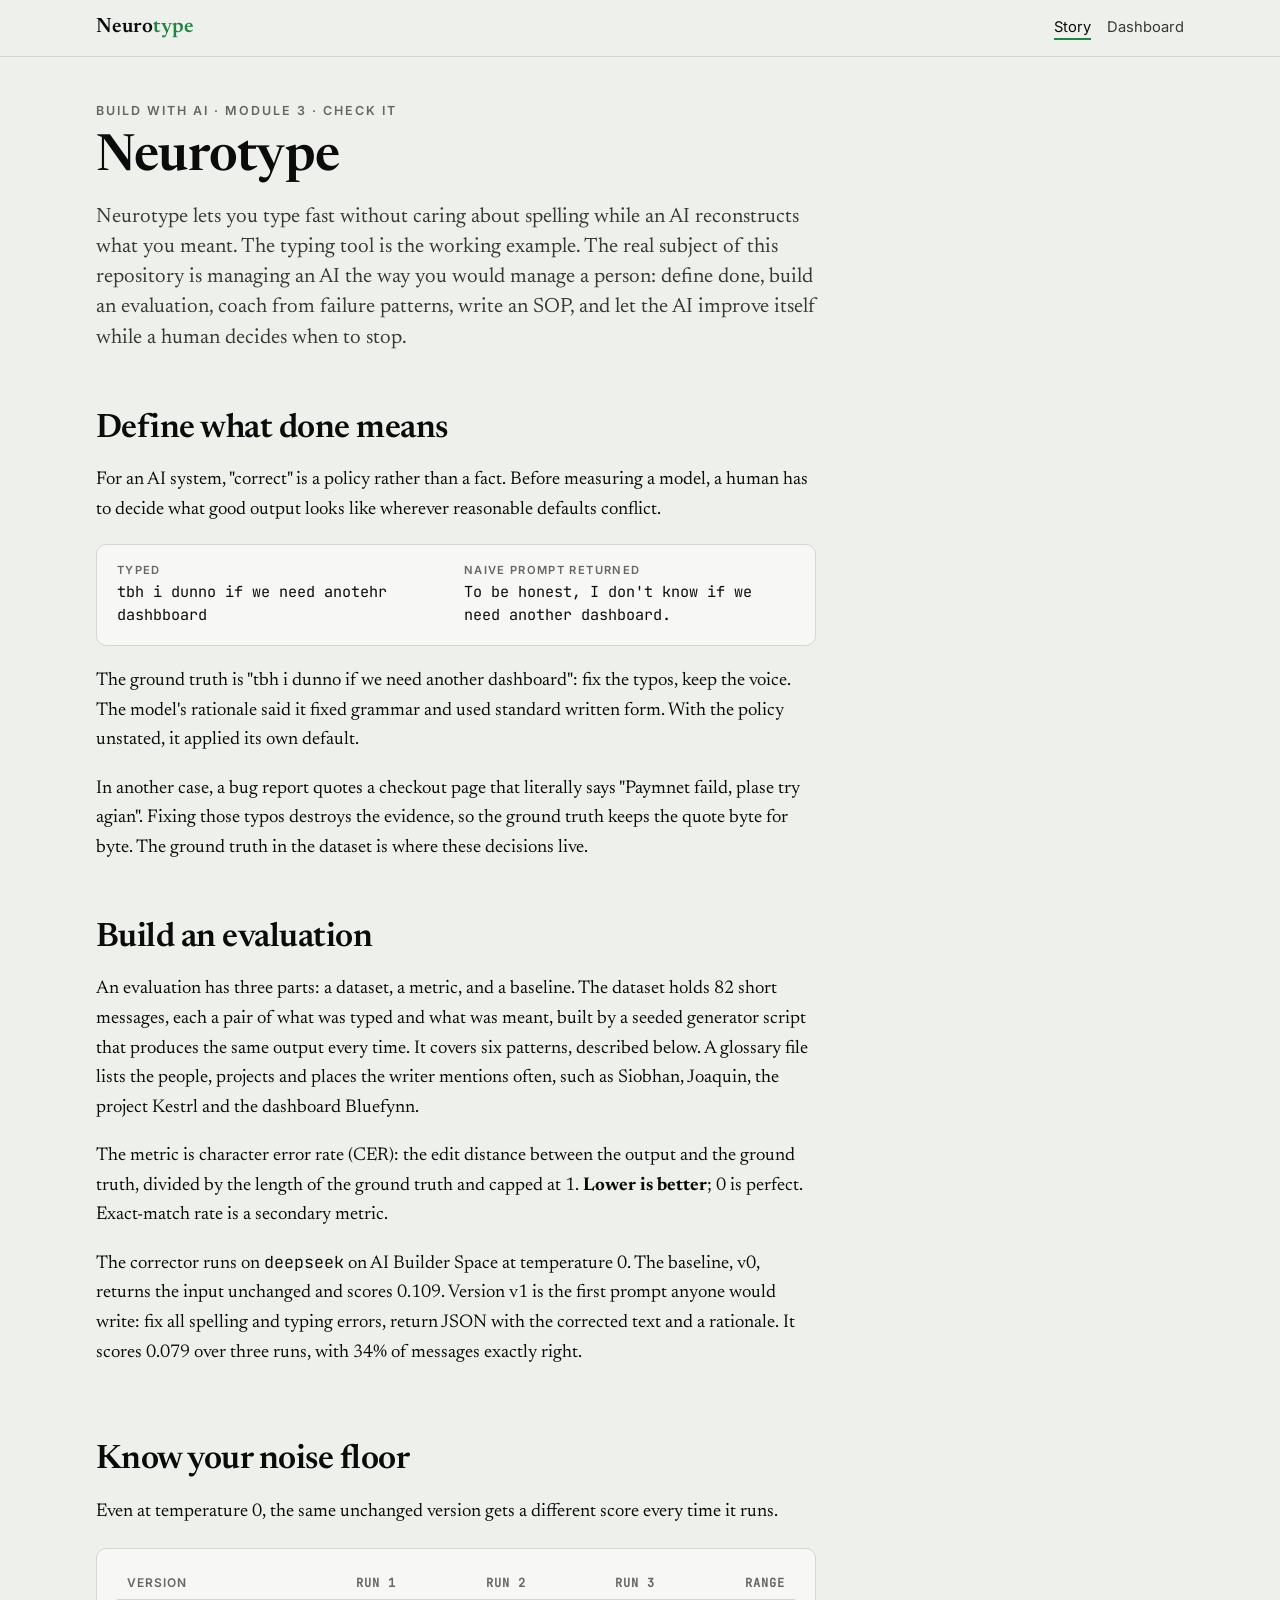
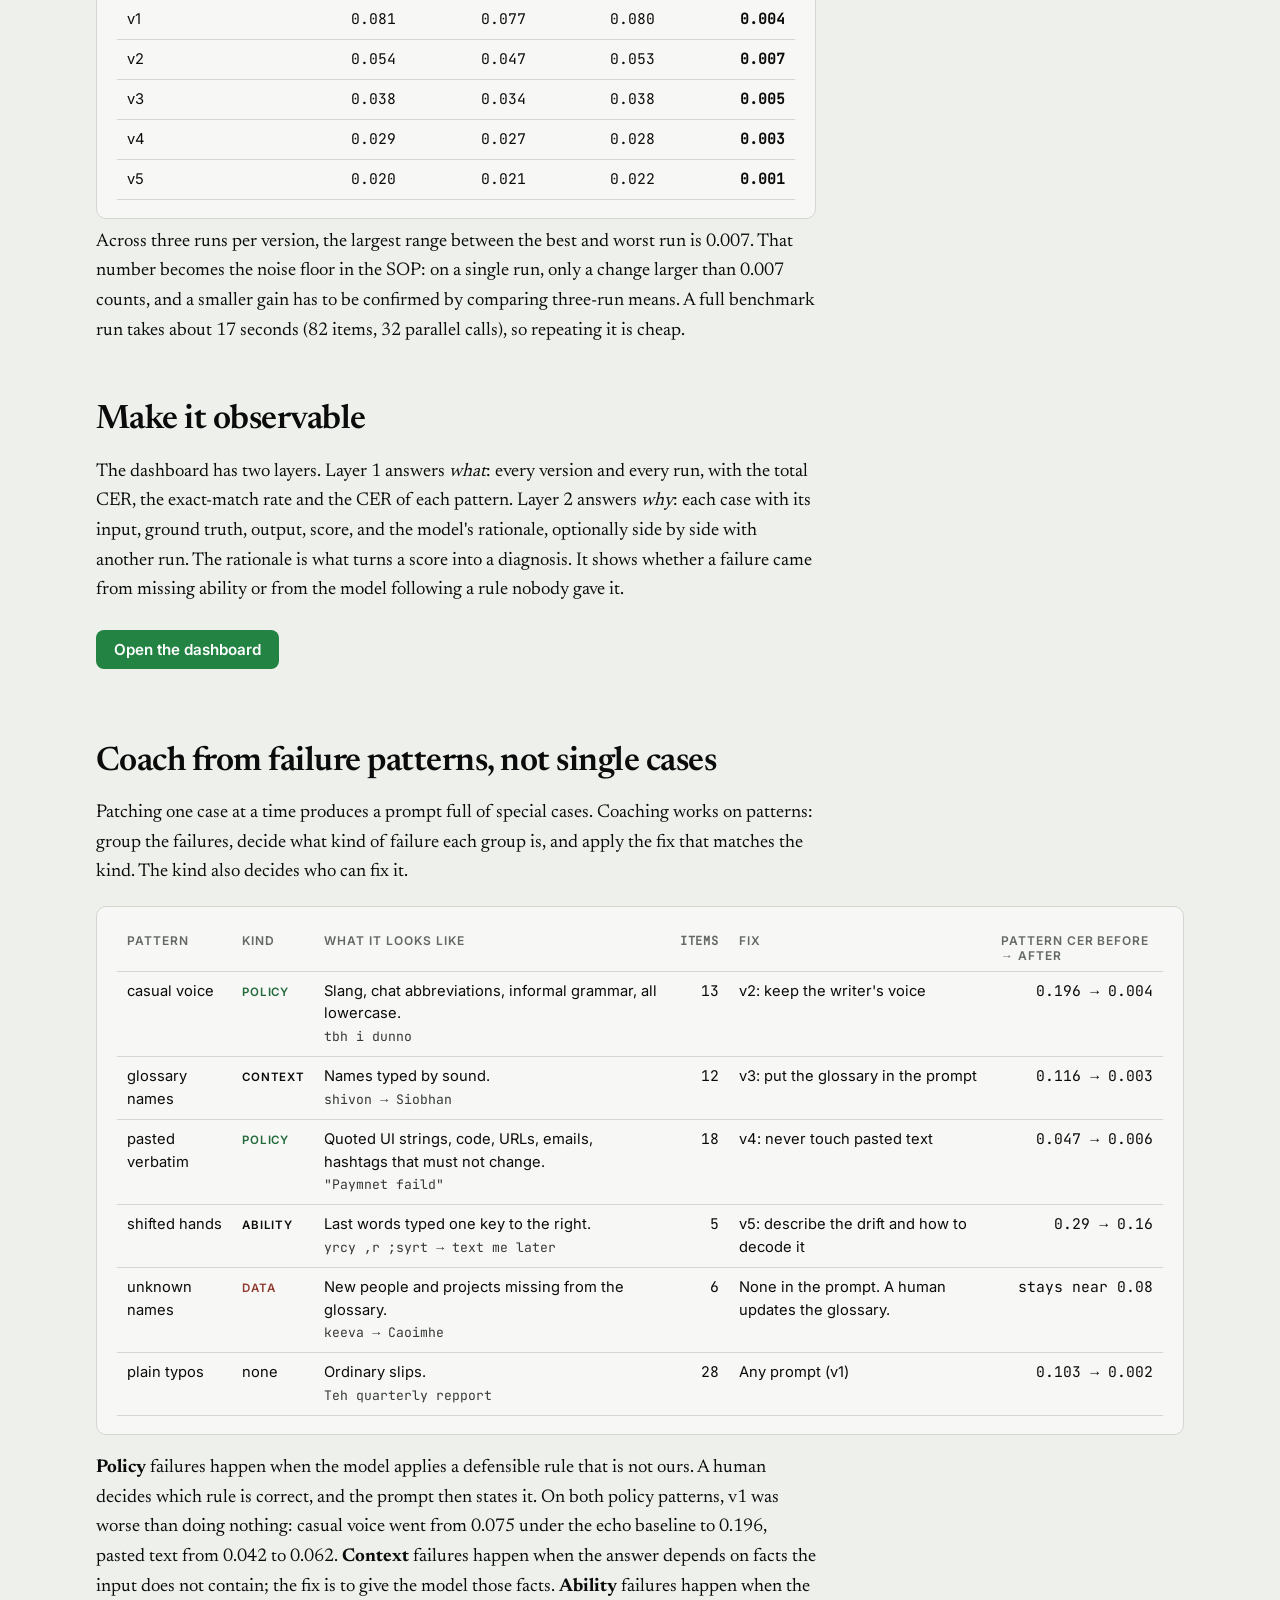
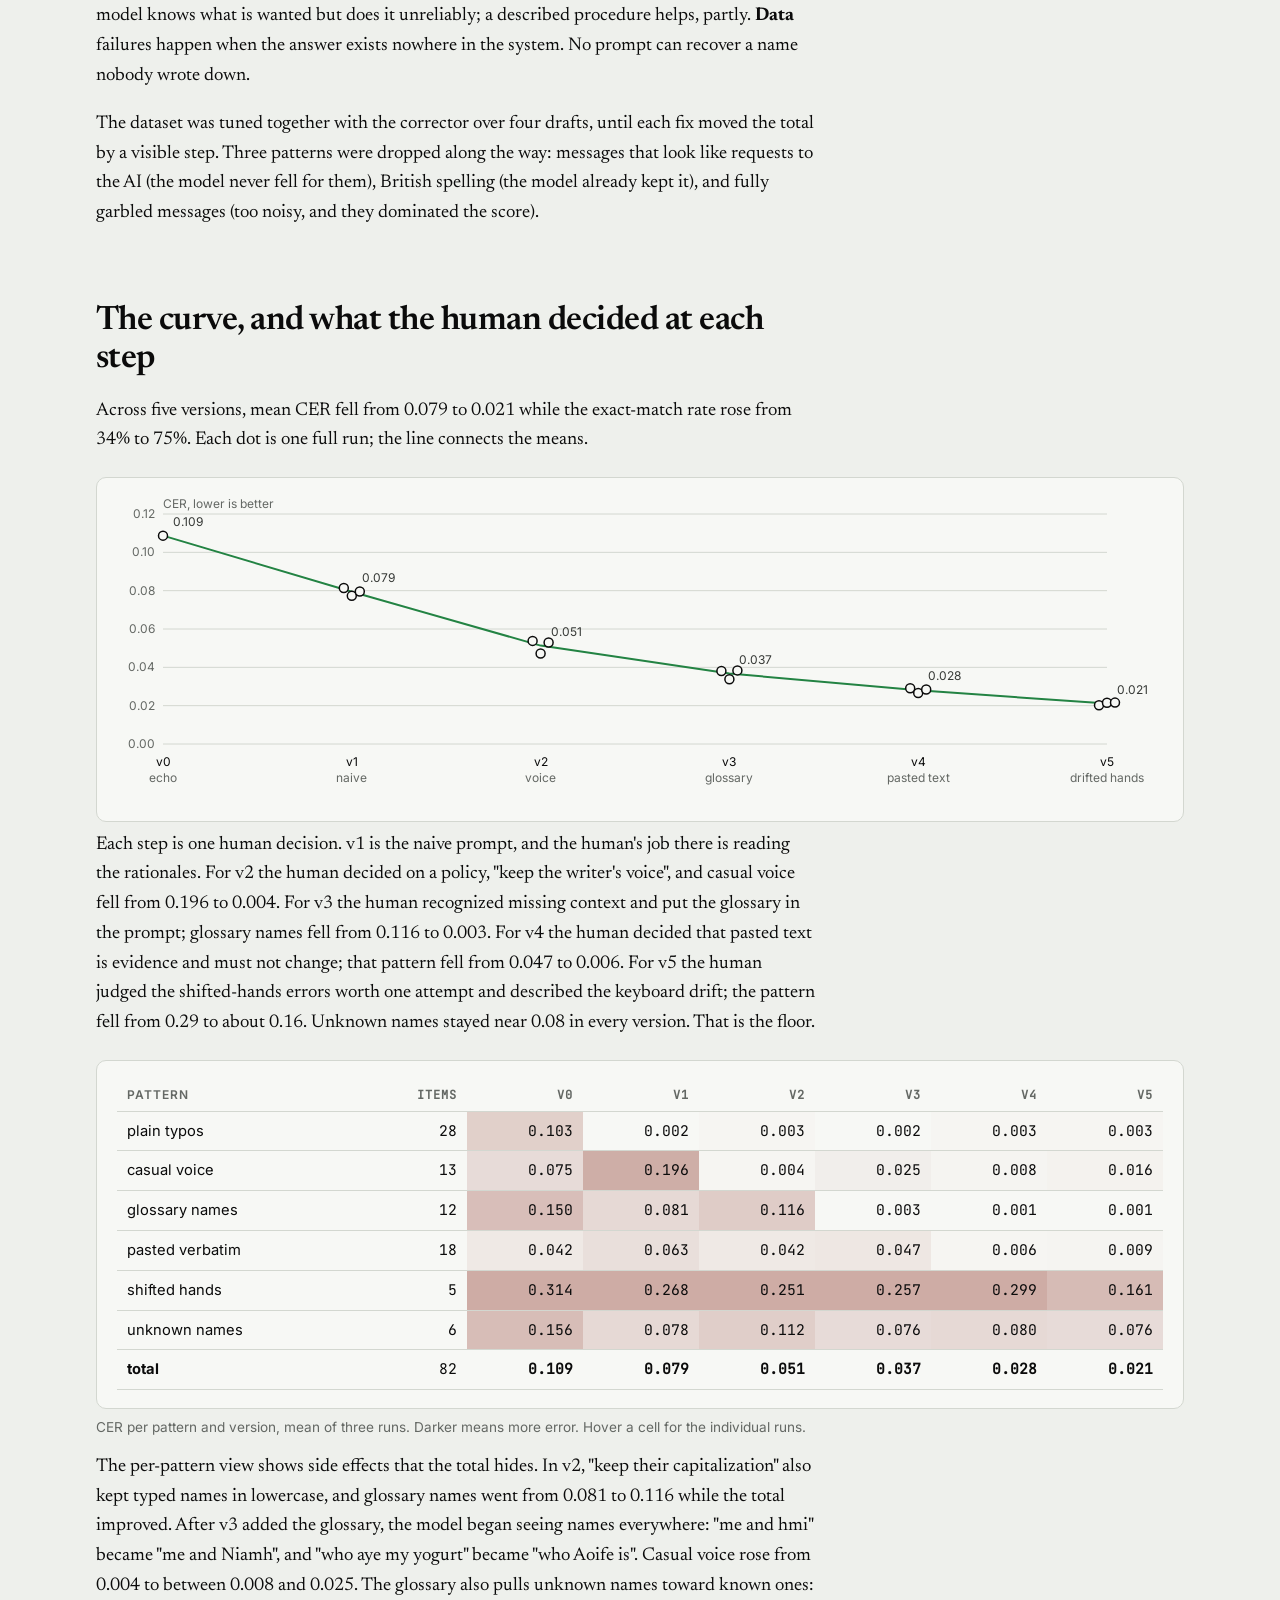
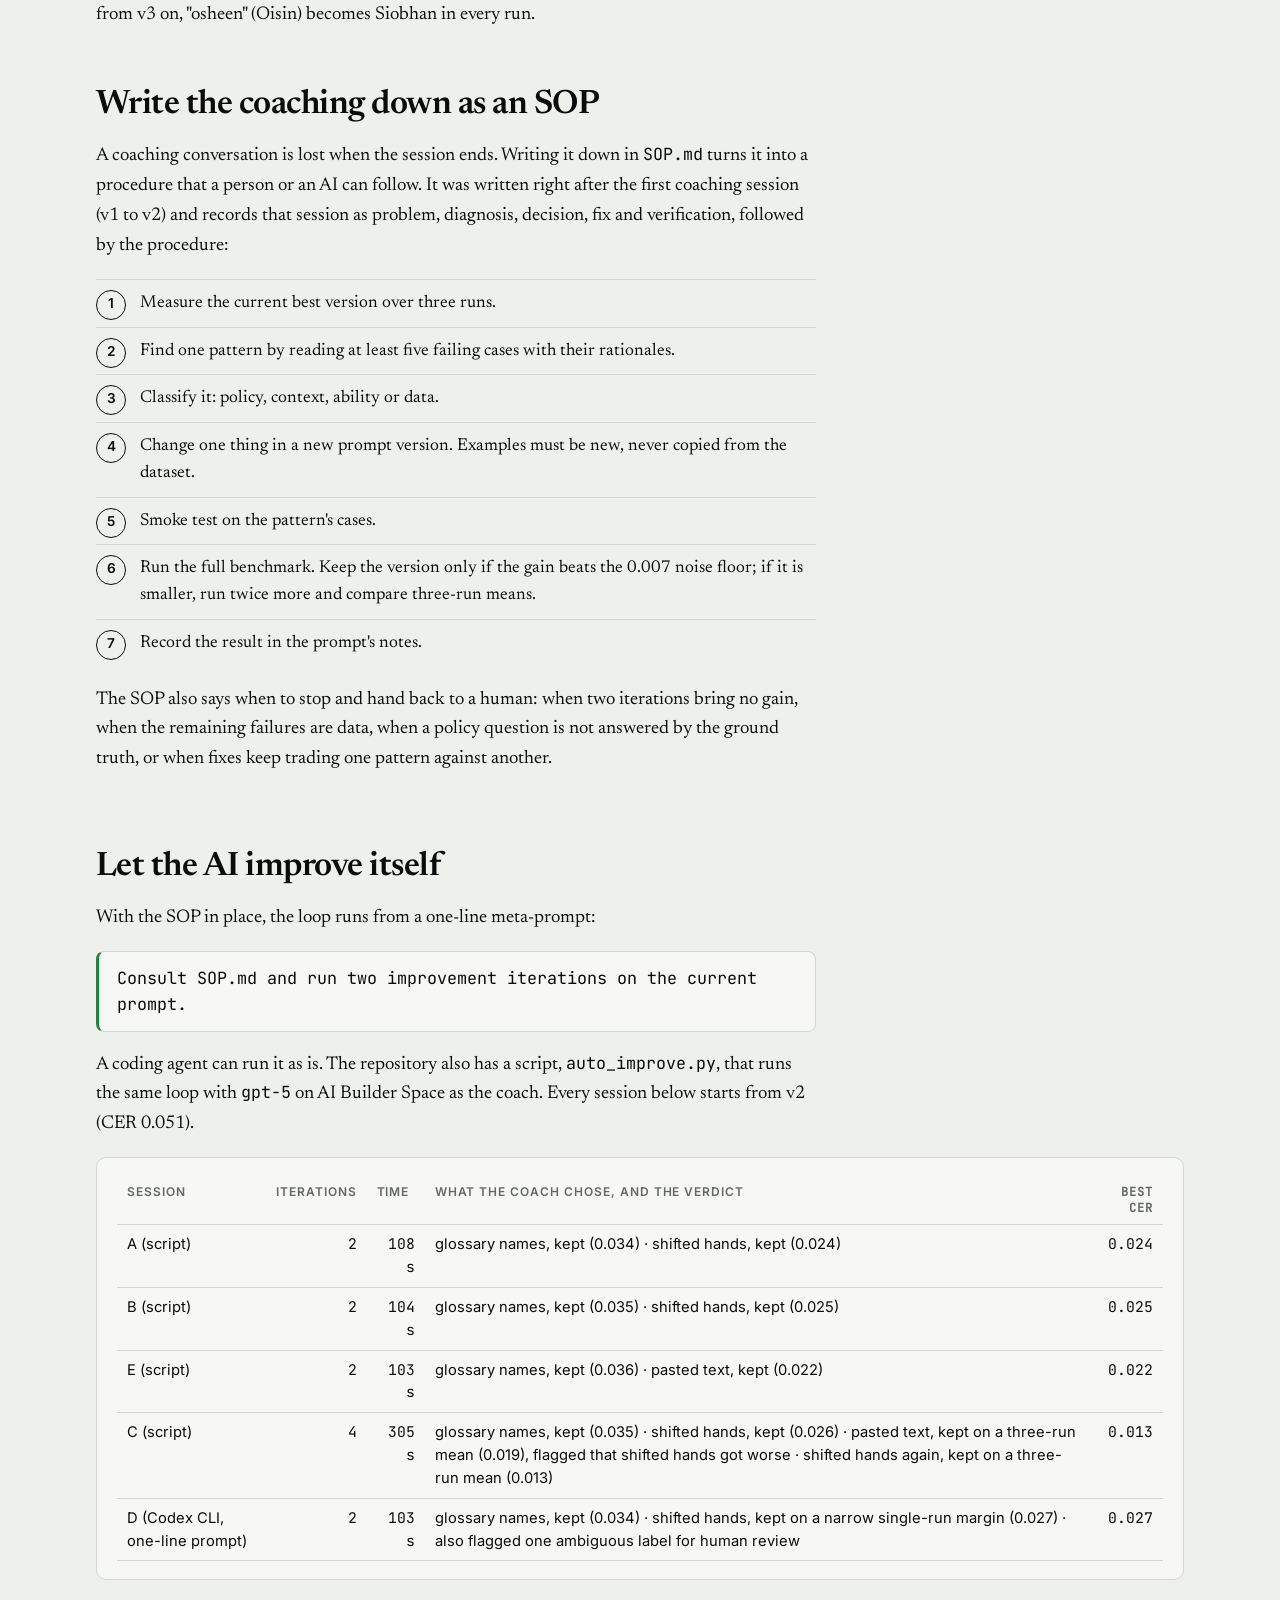
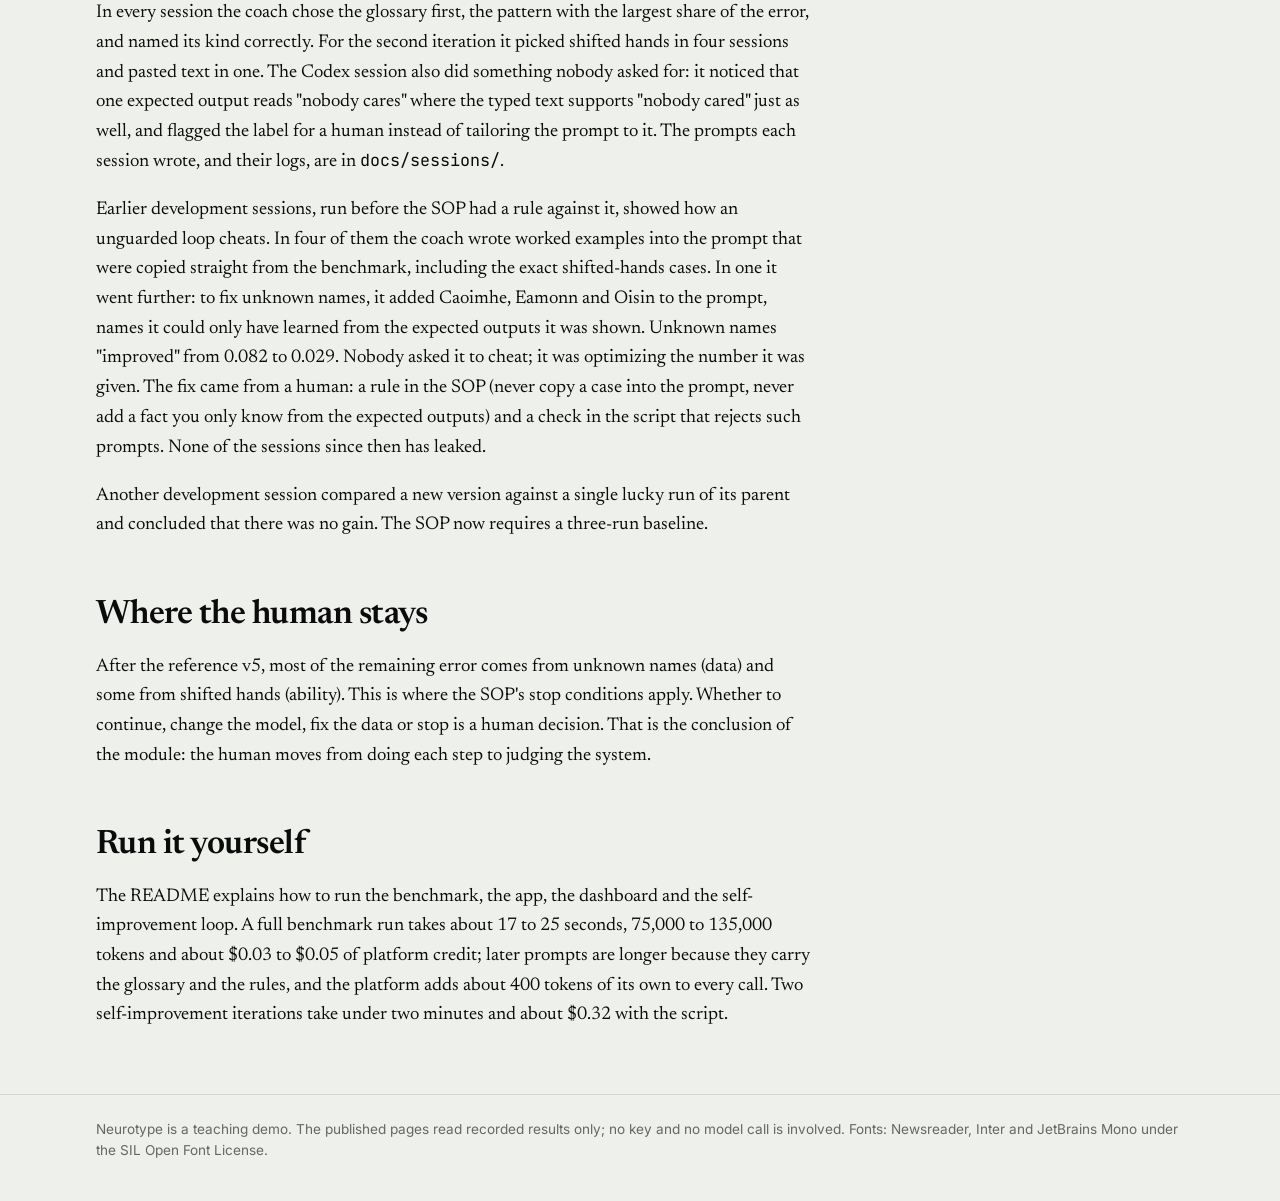
==== docs/index.html @ 761f3f30 "Reference path v3-v5, failure-pattern table, Pages site, session records v3 inlines the writer's glo" ====
<!doctype html>
<html lang="en">
<head>
<meta charset="utf-8">
<meta name="viewport" content="width=device-width, initial-scale=1">
<title>Neurotype</title>
<meta name="description" content="Managing an AI like a person: define done, measure, observe, coach, write the SOP, and let it improve itself while a human decides when to stop.">
<link rel="stylesheet" href="assets/neurotype.css">
<style>
  main.wrap { padding-top: 48px; }
  section { margin-top: 56px; }
  section > h2 { margin-top: 0; }
  .prose { max-width: 720px; }
  .prose p { font-family: var(--serif); font-size: 1.16rem; line-height: 1.6; color: var(--ink); }
  .fig { margin: 22px 0 8px; position: relative; overflow-x: auto; }
  .prose, .pair .txt, .meta-prompt, code { overflow-wrap: anywhere; }
  .pair > div { min-width: 0; }
  .fig svg text { font-family: var(--sans); fill: var(--ink-3); font-size: 12px; }
  .caption { font-size: .85rem; color: var(--ink-3); margin-top: 6px; }
  .pair { display: grid; grid-template-columns: 1fr 1fr; gap: 16px; margin: 20px 0; }
  @media (max-width: 720px) { .pair { grid-template-columns: 1fr; } }
  .pair .lab { font: 600 .7rem var(--sans); letter-spacing: .12em; text-transform: uppercase; color: var(--ink-3); margin-bottom: 4px; }
  .pair .txt { font: .95rem/1.5 var(--mono); }
  .tip { position: absolute; pointer-events: none; background: var(--ink); color: var(--paper); font-size: .8rem; padding: 6px 9px; border-radius: 6px; white-space: nowrap; display: none; z-index: 3; }
  .kind { font: 600 .72rem var(--sans); letter-spacing: .06em; text-transform: uppercase; }
  .kind.policy { color: var(--green-text); } .kind.data { color: var(--second); }
  .meta-prompt { font: 1.05rem/1.5 var(--mono); background: var(--card); border: 1px solid var(--rule); border-left: 3px solid var(--green); border-radius: 8px; padding: 14px 18px; margin: 18px 0; }
  .cta { display: inline-block; margin-top: 6px; font: 600 .95rem var(--sans); color: #fff; background: var(--green); padding: 10px 18px; border-radius: 8px; text-decoration: none; }
  .steps { counter-reset: s; list-style: none; padding: 0; margin: 18px 0; }
  .steps li { counter-increment: s; position: relative; padding: 10px 0 10px 44px; border-top: 1px solid var(--rule); font-family: var(--serif); font-size: 1.08rem; }
  .steps li::before { content: counter(s); position: absolute; left: 0; top: 10px; width: 28px; height: 28px; border-radius: 50%; border: 1.5px solid var(--ink); font: 600 .85rem/25px var(--sans); text-align: center; }
  td .ex { font-family: var(--mono); font-size: .82rem; color: var(--ink-2); }
</style>
</head>
<body>
<header class="top"><div class="wrap">
  <a class="brand" href="index.html">Neuro<span>type</span></a>
  <nav><a href="index.html" aria-current="page">Story</a><a href="dashboard.html">Dashboard</a></nav>
</div></header>

<main class="wrap">
  <div class="kicker">Build with AI · Module 3 · Check it</div>
  <h1>Neurotype</h1>
  <p class="lede prose">Neurotype lets you type fast without caring about spelling while an AI reconstructs what you meant. The typing tool is the working example. The real subject of this repository is managing an AI the way you would manage a person: define done, build an evaluation, coach from failure patterns, write an SOP, and let the AI improve itself while a human decides when to stop.</p>

  <section id="done" class="prose">
    <h2>Define what done means</h2>
    <p>For an AI system, "correct" is a policy rather than a fact. Before measuring a model, a human has to decide what good output looks like wherever reasonable defaults conflict.</p>
    <div class="pair card">
      <div><div class="lab">Typed</div><div class="txt">tbh i dunno if we need anotehr dashbboard</div></div>
      <div><div class="lab">Naive prompt returned</div><div class="txt">To be honest, I don't know if we need another dashboard.</div></div>
    </div>
    <p>The ground truth is "tbh i dunno if we need another dashboard": fix the typos, keep the voice. The model's rationale said it fixed grammar and used standard written form. With the policy unstated, it applied its own default.</p>
    <p>In another case, a bug report quotes a checkout page that literally says "Paymnet faild, plase try agian". Fixing those typos destroys the evidence, so the ground truth keeps the quote byte for byte. The ground truth in the dataset is where these decisions live.</p>
  </section>

  <section id="evaluation" class="prose">
    <h2>Build an evaluation</h2>
    <p>An evaluation has three parts: a dataset, a metric, and a baseline. The dataset holds 82 short messages, each a pair of what was typed and what was meant, built by a seeded generator script that produces the same output every time. It covers six patterns, described below. A glossary file lists the people, projects and places the writer mentions often, such as Siobhan, Joaquin, the project Kestrl and the dashboard Bluefynn.</p>
    <p>The metric is character error rate (CER): the edit distance between the output and the ground truth, divided by the length of the ground truth and capped at 1. <b>Lower is better</b>; 0 is perfect. Exact-match rate is a secondary metric.</p>
    <p>The corrector runs on <code>deepseek</code> on AI Builder Space at temperature 0. The baseline, v0, returns the input unchanged and scores 0.109. Version v1 is the first prompt anyone would write: fix all spelling and typing errors, return JSON with the corrected text and a rationale. It scores 0.079 over three runs, with 34% of messages exactly right.</p>
  </section>

  <section id="noise-floor">
    <div class="prose">
      <h2>Know your noise floor</h2>
      <p>Even at temperature 0, the same unchanged version gets a different score every time it runs.</p>
    </div>
    <div class="fig card scroll-x needs-data" id="noise" style="max-width:720px"></div>
    <div class="prose">
      <p>Across three runs per version, the largest range between the best and worst run is 0.007. That number becomes the noise floor in the SOP: on a single run, only a change larger than 0.007 counts, and a smaller gain has to be confirmed by comparing three-run means. A full benchmark run takes about 17 seconds (82 items, 32 parallel calls), so repeating it is cheap.</p>
    </div>
  </section>

  <section id="observe" class="prose">
    <h2>Make it observable</h2>
    <p>The dashboard has two layers. Layer 1 answers <em>what</em>: every version and every run, with the total CER, the exact-match rate and the CER of each pattern. Layer 2 answers <em>why</em>: each case with its input, ground truth, output, score, and the model's rationale, optionally side by side with another run. The rationale is what turns a score into a diagnosis. It shows whether a failure came from missing ability or from the model following a rule nobody gave it.</p>
    <a class="cta" href="dashboard.html">Open the dashboard</a>
  </section>

  <section id="patterns">
    <div class="prose">
      <h2>Coach from failure patterns, not single cases</h2>
      <p>Patching one case at a time produces a prompt full of special cases. Coaching works on patterns: group the failures, decide what kind of failure each group is, and apply the fix that matches the kind. The kind also decides who can fix it.</p>
    </div>
    <div class="card scroll-x" style="margin-top:18px">
      <table>
        <thead><tr><th>Pattern</th><th>Kind</th><th>What it looks like</th><th class="num">Items</th><th>Fix</th><th>Pattern CER before → after</th></tr></thead>
        <tbody>
          <tr><td>casual voice</td><td><span class="kind policy">Policy</span></td><td>Slang, chat abbreviations, informal grammar, all lowercase.<br><span class="ex">tbh i dunno</span></td><td class="num">13</td><td>v2: keep the writer's voice</td><td class="num">0.196 → 0.004</td></tr>
          <tr><td>glossary names</td><td><span class="kind">Context</span></td><td>Names typed by sound.<br><span class="ex">shivon → Siobhan</span></td><td class="num">12</td><td>v3: put the glossary in the prompt</td><td class="num">0.116 → 0.003</td></tr>
          <tr><td>pasted verbatim</td><td><span class="kind policy">Policy</span></td><td>Quoted UI strings, code, URLs, emails, hashtags that must not change.<br><span class="ex">"Paymnet faild"</span></td><td class="num">18</td><td>v4: never touch pasted text</td><td class="num">0.047 → 0.006</td></tr>
          <tr><td>shifted hands</td><td><span class="kind">Ability</span></td><td>Last words typed one key to the right.<br><span class="ex">yrcy ,r ;syrt → text me later</span></td><td class="num">5</td><td>v5: describe the drift and how to decode it</td><td class="num">0.29 → 0.16</td></tr>
          <tr><td>unknown names</td><td><span class="kind data">Data</span></td><td>New people and projects missing from the glossary.<br><span class="ex">keeva → Caoimhe</span></td><td class="num">6</td><td>None in the prompt. A human updates the glossary.</td><td class="num">stays near 0.08</td></tr>
          <tr><td>plain typos</td><td>none</td><td>Ordinary slips.<br><span class="ex">Teh quarterly repport</span></td><td class="num">28</td><td>Any prompt (v1)</td><td class="num">0.103 → 0.002</td></tr>
        </tbody>
      </table>
    </div>
    <div class="prose" style="margin-top:18px">
      <p><b>Policy</b> failures happen when the model applies a defensible rule that is not ours. A human decides which rule is correct, and the prompt then states it. On both policy patterns, v1 was worse than doing nothing: casual voice went from 0.075 under the echo baseline to 0.196, pasted text from 0.042 to 0.062. <b>Context</b> failures happen when the answer depends on facts the input does not contain; the fix is to give the model those facts. <b>Ability</b> failures happen when the model knows what is wanted but does it unreliably; a described procedure helps, partly. <b>Data</b> failures happen when the answer exists nowhere in the system. No prompt can recover a name nobody wrote down.</p>
      <p>The dataset was tuned together with the corrector over four drafts, until each fix moved the total by a visible step. Three patterns were dropped along the way: messages that look like requests to the AI (the model never fell for them), British spelling (the model already kept it), and fully garbled messages (too noisy, and they dominated the score).</p>
    </div>
  </section>

  <section id="improvement">
    <div class="prose">
      <h2>The curve, and what the human decided at each step</h2>
      <p>Across five versions, mean CER fell from 0.079 to 0.021 while the exact-match rate rose from 34% to 75%. Each dot is one full run; the line connects the means.</p>
    </div>
    <div class="fig card needs-data" id="curve"></div>
    <div class="prose">
      <p>Each step is one human decision. v1 is the naive prompt, and the human's job there is reading the rationales. For v2 the human decided on a policy, "keep the writer's voice", and casual voice fell from 0.196 to 0.004. For v3 the human recognized missing context and put the glossary in the prompt; glossary names fell from 0.116 to 0.003. For v4 the human decided that pasted text is evidence and must not change; that pattern fell from 0.047 to 0.006. For v5 the human judged the shifted-hands errors worth one attempt and described the keyboard drift; the pattern fell from 0.29 to about 0.16. Unknown names stayed near 0.08 in every version. That is the floor.</p>
    </div>
    <div class="fig card scroll-x needs-data" id="heat"></div>
    <p class="caption">CER per pattern and version, mean of three runs. Darker means more error. Hover a cell for the individual runs.</p>
    <div class="prose">
      <p>The per-pattern view shows side effects that the total hides. In v2, "keep their capitalization" also kept typed names in lowercase, and glossary names went from 0.081 to 0.116 while the total improved. After v3 added the glossary, the model began seeing names everywhere: "me and hmi" became "me and Niamh", and "who aye my yogurt" became "who Aoife is". Casual voice rose from 0.004 to between 0.008 and 0.025. The glossary also pulls unknown names toward known ones: from v3 on, "osheen" (Oisin) becomes Siobhan in every run.</p>
    </div>
  </section>

  <section id="sop" class="prose">
    <h2>Write the coaching down as an SOP</h2>
    <p>A coaching conversation is lost when the session ends. Writing it down in <code>SOP.md</code> turns it into a procedure that a person or an AI can follow. It was written right after the first coaching session (v1 to v2) and records that session as problem, diagnosis, decision, fix and verification, followed by the procedure:</p>
    <ol class="steps">
      <li>Measure the current best version over three runs.</li>
      <li>Find one pattern by reading at least five failing cases with their rationales.</li>
      <li>Classify it: policy, context, ability or data.</li>
      <li>Change one thing in a new prompt version. Examples must be new, never copied from the dataset.</li>
      <li>Smoke test on the pattern's cases.</li>
      <li>Run the full benchmark. Keep the version only if the gain beats the 0.007 noise floor; if it is smaller, run twice more and compare three-run means.</li>
      <li>Record the result in the prompt's notes.</li>
    </ol>
    <p>The SOP also says when to stop and hand back to a human: when two iterations bring no gain, when the remaining failures are data, when a policy question is not answered by the ground truth, or when fixes keep trading one pattern against another.</p>
  </section>

  <section id="self">
    <div class="prose">
      <h2>Let the AI improve itself</h2>
      <p>With the SOP in place, the loop runs from a one-line meta-prompt:</p>
      <div class="meta-prompt">Consult SOP.md and run two improvement iterations on the current prompt.</div>
      <p>A coding agent can run it as is. The repository also has a script, <code>auto_improve.py</code>, that runs the same loop with <code>gpt-5</code> on AI Builder Space as the coach. Every session below starts from v2 (CER 0.051).</p>
    </div>
    <div class="card scroll-x" style="margin-top:18px">
      <table>
        <thead><tr><th>Session</th><th>Iterations</th><th>Time</th><th>What the coach chose, and the verdict</th><th class="num">Best CER</th></tr></thead>
        <tbody id="sessions">
          <tr><td>A (script)</td><td class="num">2</td><td class="num">108 s</td><td>glossary names, kept (0.034) · shifted hands, kept (0.024)</td><td class="num">0.024</td></tr>
          <tr><td>B (script)</td><td class="num">2</td><td class="num">104 s</td><td>glossary names, kept (0.035) · shifted hands, kept (0.025)</td><td class="num">0.025</td></tr>
          <tr><td>E (script)</td><td class="num">2</td><td class="num">103 s</td><td>glossary names, kept (0.036) · pasted text, kept (0.022)</td><td class="num">0.022</td></tr>
          <tr><td>C (script)</td><td class="num">4</td><td class="num">305 s</td><td>glossary names, kept (0.035) · shifted hands, kept (0.026) · pasted text, kept on a three-run mean (0.019), flagged that shifted hands got worse · shifted hands again, kept on a three-run mean (0.013)</td><td class="num">0.013</td></tr>
          <tr><td>D (Codex CLI, one-line prompt)</td><td class="num">2</td><td class="num">103 s</td><td>glossary names, kept (0.034) · shifted hands, kept on a narrow single-run margin (0.027) · also flagged one ambiguous label for human review</td><td class="num">0.027</td></tr>
        </tbody>
      </table>
    </div>
    <div class="prose" style="margin-top:18px">
      <p>In every session the coach chose the glossary first, the pattern with the largest share of the error, and named its kind correctly. For the second iteration it picked shifted hands in four sessions and pasted text in one. The Codex session also did something nobody asked for: it noticed that one expected output reads "nobody cares" where the typed text supports "nobody cared" just as well, and flagged the label for a human instead of tailoring the prompt to it. The prompts each session wrote, and their logs, are in <code>docs/sessions/</code>.</p>
      <p>Earlier development sessions, run before the SOP had a rule against it, showed how an unguarded loop cheats. In four of them the coach wrote worked examples into the prompt that were copied straight from the benchmark, including the exact shifted-hands cases. In one it went further: to fix unknown names, it added Caoimhe, Eamonn and Oisin to the prompt, names it could only have learned from the expected outputs it was shown. Unknown names "improved" from 0.082 to 0.029. Nobody asked it to cheat; it was optimizing the number it was given. The fix came from a human: a rule in the SOP (never copy a case into the prompt, never add a fact you only know from the expected outputs) and a check in the script that rejects such prompts. None of the sessions since then has leaked.</p>
      <p>Another development session compared a new version against a single lucky run of its parent and concluded that there was no gain. The SOP now requires a three-run baseline.</p>
    </div>
  </section>

  <section id="human" class="prose">
    <h2>Where the human stays</h2>
    <p>After the reference v5, most of the remaining error comes from unknown names (data) and some from shifted hands (ability). This is where the SOP's stop conditions apply. Whether to continue, change the model, fix the data or stop is a human decision. That is the conclusion of the module: the human moves from doing each step to judging the system.</p>
  </section>

  <section id="run" class="prose">
    <h2>Run it yourself</h2>
    <p>The README explains how to run the benchmark, the app, the dashboard and the self-improvement loop. A full benchmark run takes about 17 to 25 seconds, 75,000 to 135,000 tokens and about $0.03 to $0.05 of platform credit; later prompts are longer because they carry the glossary and the rules, and the platform adds about 400 tokens of its own to every call. Two self-improvement iterations take under two minutes and about $0.32 with the script.</p>
  </section>
</main>
<footer class="foot"><div class="wrap">Neurotype is a teaching demo. The published pages read recorded results only; no key and no model call is involved. Fonts: Newsreader, Inter and JetBrains Mono under the SIL Open Font License.</div></footer>
<script src="story.js"></script>
</body>
</html>
---- docs/assets/neurotype.css ----
/* Neurotype shared styles. Superlinear look: pale paper, near-black ink, one green.
   Fonts are vendored (SIL OFL 1.1, see fonts/OFL.txt); nothing loads from the network. */
@font-face { font-family: "Newsreader"; src: url(fonts/newsreader-latin-opsz-normal.woff2) format("woff2"); font-weight: 200 800; font-display: swap; }
@font-face { font-family: "Inter"; src: url(fonts/inter-latin-opsz-normal.woff2) format("woff2"); font-weight: 100 900; font-display: swap; }
@font-face { font-family: "JetBrains Mono"; src: url(fonts/jetbrains-mono-latin-400-normal.woff2) format("woff2"); font-weight: 400; font-display: swap; }

:root {
  --paper: #eef0ec;
  --paper-2: #e5e8e3;
  --card: #f7f8f5;
  --ink: #0b0b0b;
  --ink-2: #363936;
  --ink-3: #646864;
  --rule: #d3d7d0;
  --green: #238343;
  --green-text: #22683b;
  --green-tint: #dcebdd;
  --second: #8f3a2e;
  --second-tint: #f1dfdb;
  --serif: "Newsreader", "Iowan Old Style", Georgia, serif;
  --sans: "Inter", "Helvetica Neue", Arial, sans-serif;
  --mono: "JetBrains Mono", "SF Mono", Menlo, Consolas, monospace;
}
@media (prefers-color-scheme: dark) {
  :root:not([data-theme="light"]) {
    --paper: #121513; --paper-2: #1a1e1b; --card: #1c211d; --ink: #eef0ec; --ink-2: #c9cec8;
    --ink-3: #9aa198; --rule: #2f3530; --green: #4fb26f; --green-text: #6cc489; --green-tint: #1d3526;
    --second: #d98172; --second-tint: #3a2420;
  }
}
:root[data-theme="dark"] {
  --paper: #121513; --paper-2: #1a1e1b; --card: #1c211d; --ink: #eef0ec; --ink-2: #c9cec8;
  --ink-3: #9aa198; --rule: #2f3530; --green: #4fb26f; --green-text: #6cc489; --green-tint: #1d3526;
  --second: #d98172; --second-tint: #3a2420;
}

* { box-sizing: border-box; }
html { -webkit-text-size-adjust: 100%; }
body {
  margin: 0; background: var(--paper); color: var(--ink);
  font: 16px/1.55 var(--sans);
}
h1, h2, h3 { font-family: var(--serif); font-weight: 600; letter-spacing: -0.015em; line-height: 1.15; font-optical-sizing: auto; }
h1 { font-size: clamp(2rem, 5vw, 3.2rem); margin: 0 0 .3em; }
h2 { font-size: clamp(1.5rem, 3.2vw, 2.1rem); margin: 2.2em 0 .5em; }
h3 { font-size: 1.25rem; margin: 1.4em 0 .4em; }
p { margin: 0 0 1em; }
a { color: var(--green-text); }
code, .mono { font-family: var(--mono); font-size: .9em; }
.wrap { max-width: 1120px; margin: 0 auto; padding: 0 16px; }
.narrow { max-width: 760px; }
.kicker { font: 600 .78rem/1 var(--sans); letter-spacing: .16em; text-transform: uppercase; color: var(--ink-3); margin-bottom: .9em; }
.lede { font-family: var(--serif); font-size: 1.3rem; color: var(--ink-2); line-height: 1.45; }
.muted { color: var(--ink-3); }
.small { font-size: .85rem; }

header.top { border-bottom: 1px solid var(--rule); background: var(--paper); position: sticky; top: 0; z-index: 5; }
header.top .wrap { display: flex; align-items: center; gap: 20px; height: 56px; }
header.top .brand { font-family: var(--serif); font-weight: 600; font-size: 1.3rem; color: var(--ink); text-decoration: none; }
header.top .brand span { color: var(--green); }
header.top nav { display: flex; gap: 16px; margin-left: auto; flex-wrap: wrap; }
body { overflow-wrap: break-word; }
header.top nav a { color: var(--ink-2); text-decoration: none; font-size: .92rem; }
header.top nav a[aria-current="page"] { color: var(--ink); border-bottom: 2px solid var(--green); }

.card { background: var(--card); border: 1px solid var(--rule); border-radius: 10px; padding: 18px 20px; }
.btn {
  font: 600 .95rem var(--sans); background: var(--green); color: #fff; border: 0; border-radius: 8px;
  padding: 10px 18px; cursor: pointer;
}
.btn:hover { filter: brightness(.93); }
.btn:disabled { opacity: .55; cursor: wait; }
select, textarea, input {
  font: inherit; color: var(--ink); background: var(--card); border: 1px solid var(--rule); border-radius: 8px; padding: 8px 10px;
}
textarea:focus, select:focus, input:focus { outline: 2px solid var(--green); outline-offset: 1px; }

/* diffs */
ins.add { background: var(--green-tint); color: var(--ink); text-decoration: none; border-radius: 3px; padding: 0 1px; }
del.rem { background: var(--second-tint); color: var(--second); text-decoration: line-through; border-radius: 3px; padding: 0 1px; }

/* tables */
table { border-collapse: collapse; width: 100%; font-size: .92rem; }
th, td { text-align: left; padding: 8px 10px; border-bottom: 1px solid var(--rule); vertical-align: top; }
th { font: 600 .75rem var(--sans); letter-spacing: .08em; text-transform: uppercase; color: var(--ink-3); }
td.num, th.num { text-align: right; font-family: var(--mono); font-variant-numeric: tabular-nums; }
.scroll-x { overflow-x: auto; }

.pill { display: inline-block; font: 500 .75rem var(--sans); padding: 2px 8px; border-radius: 99px; background: var(--paper-2); color: var(--ink-2); white-space: nowrap; }
.good { color: var(--green-text); }
.bad { color: var(--second); }

footer.foot { border-top: 1px solid var(--rule); margin-top: 64px; padding: 24px 0 40px; color: var(--ink-3); font-size: .85rem; }
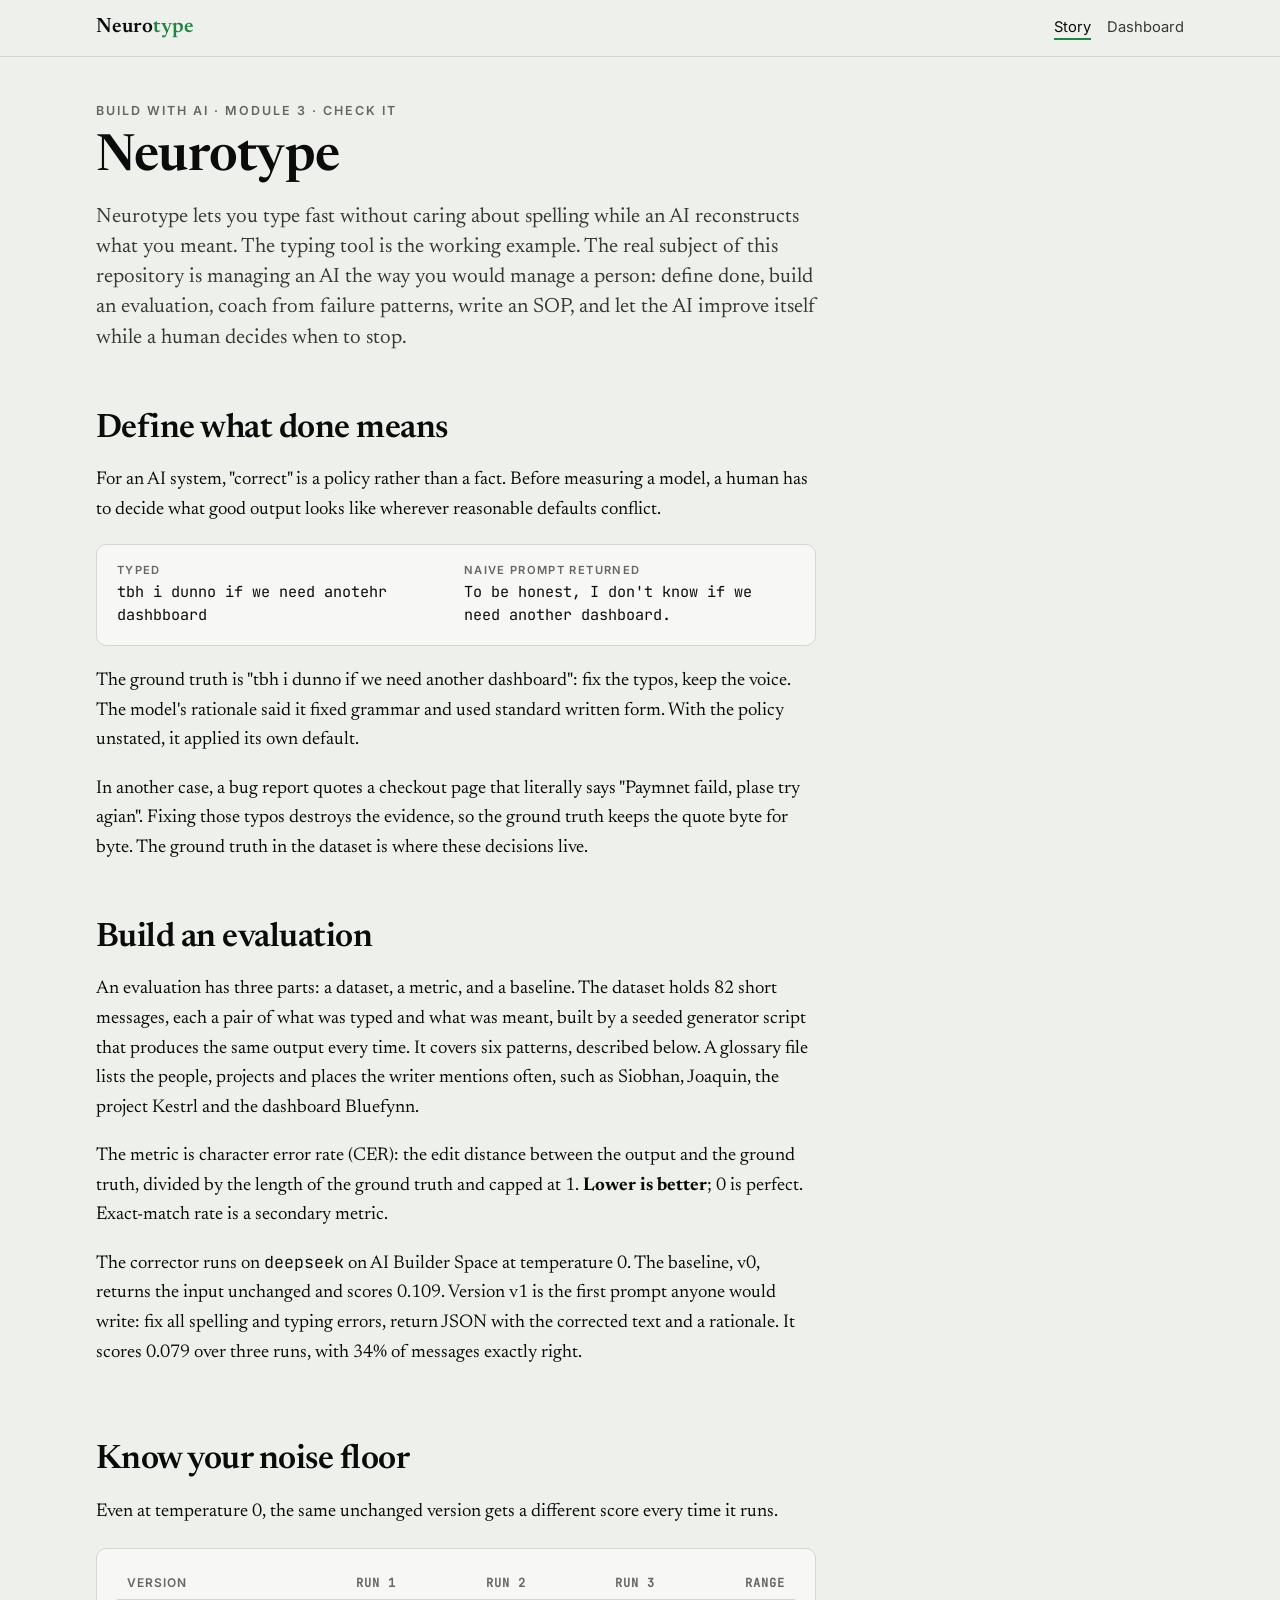
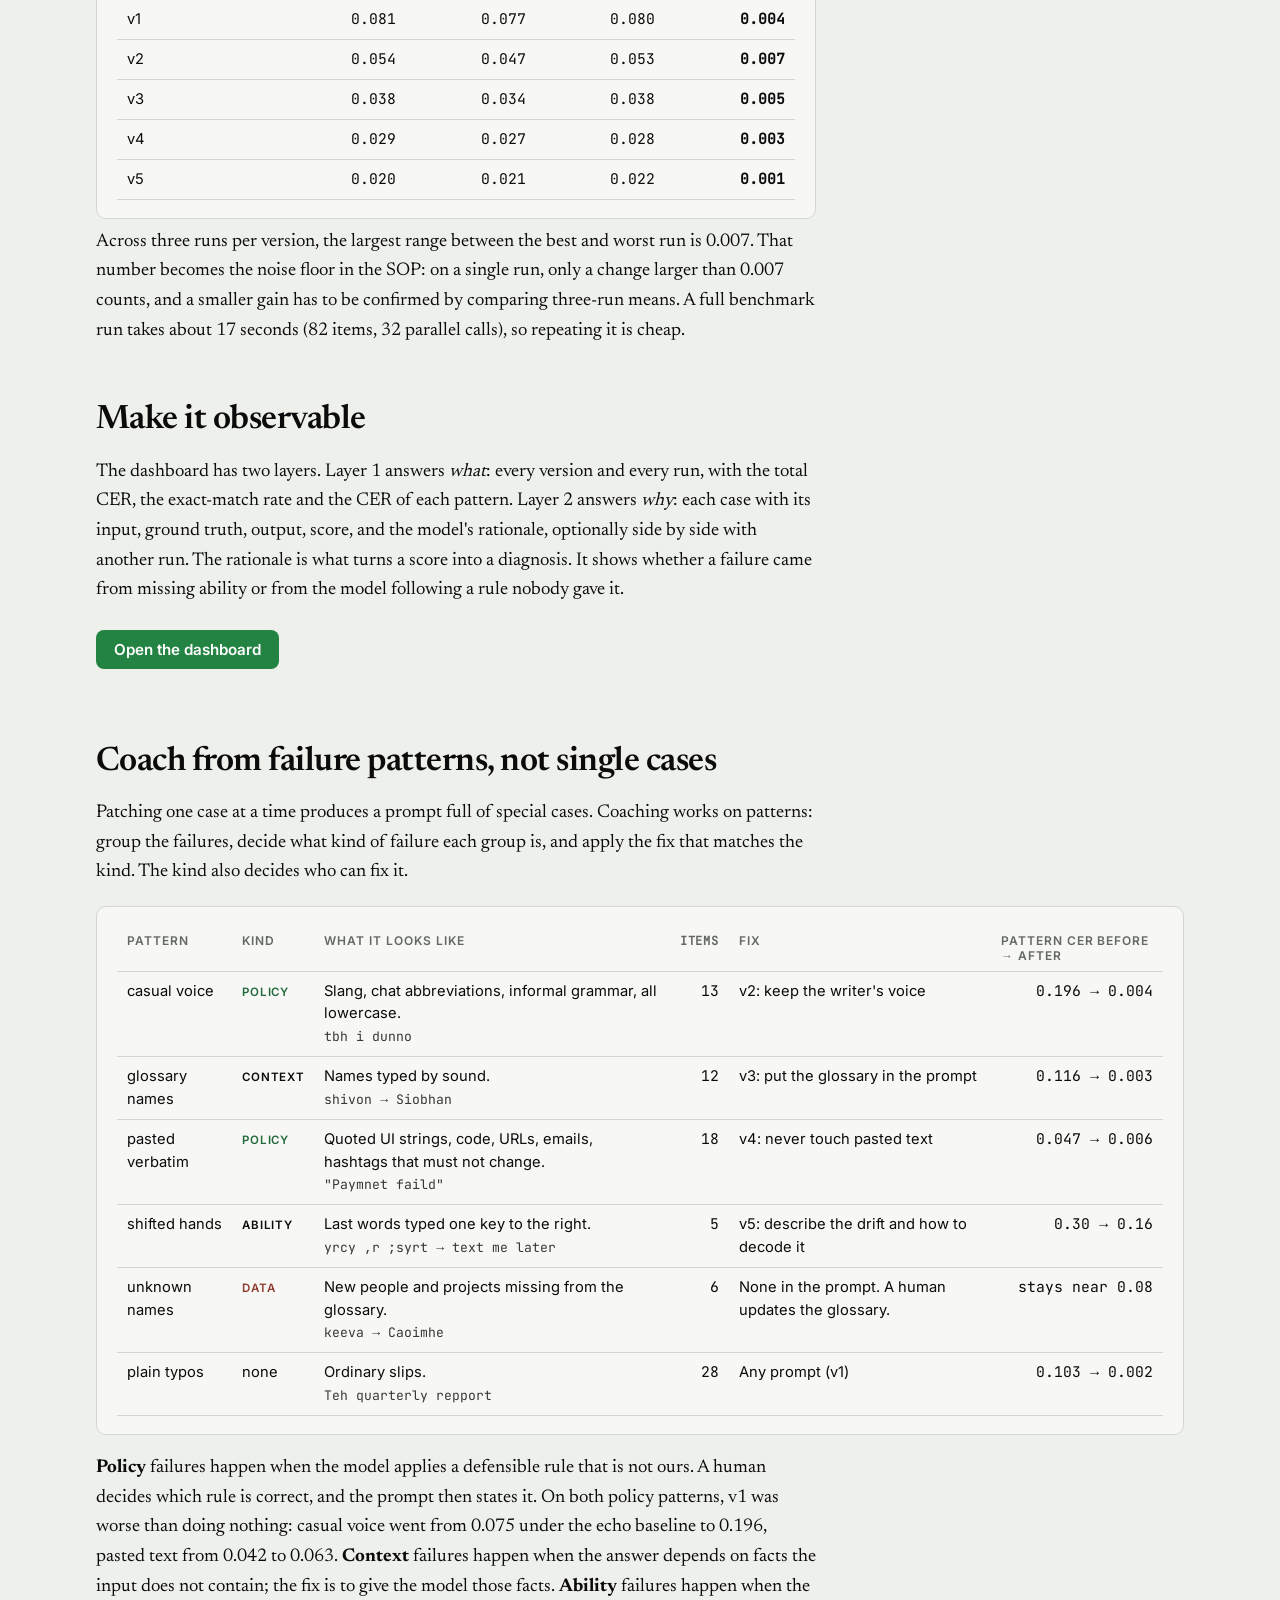
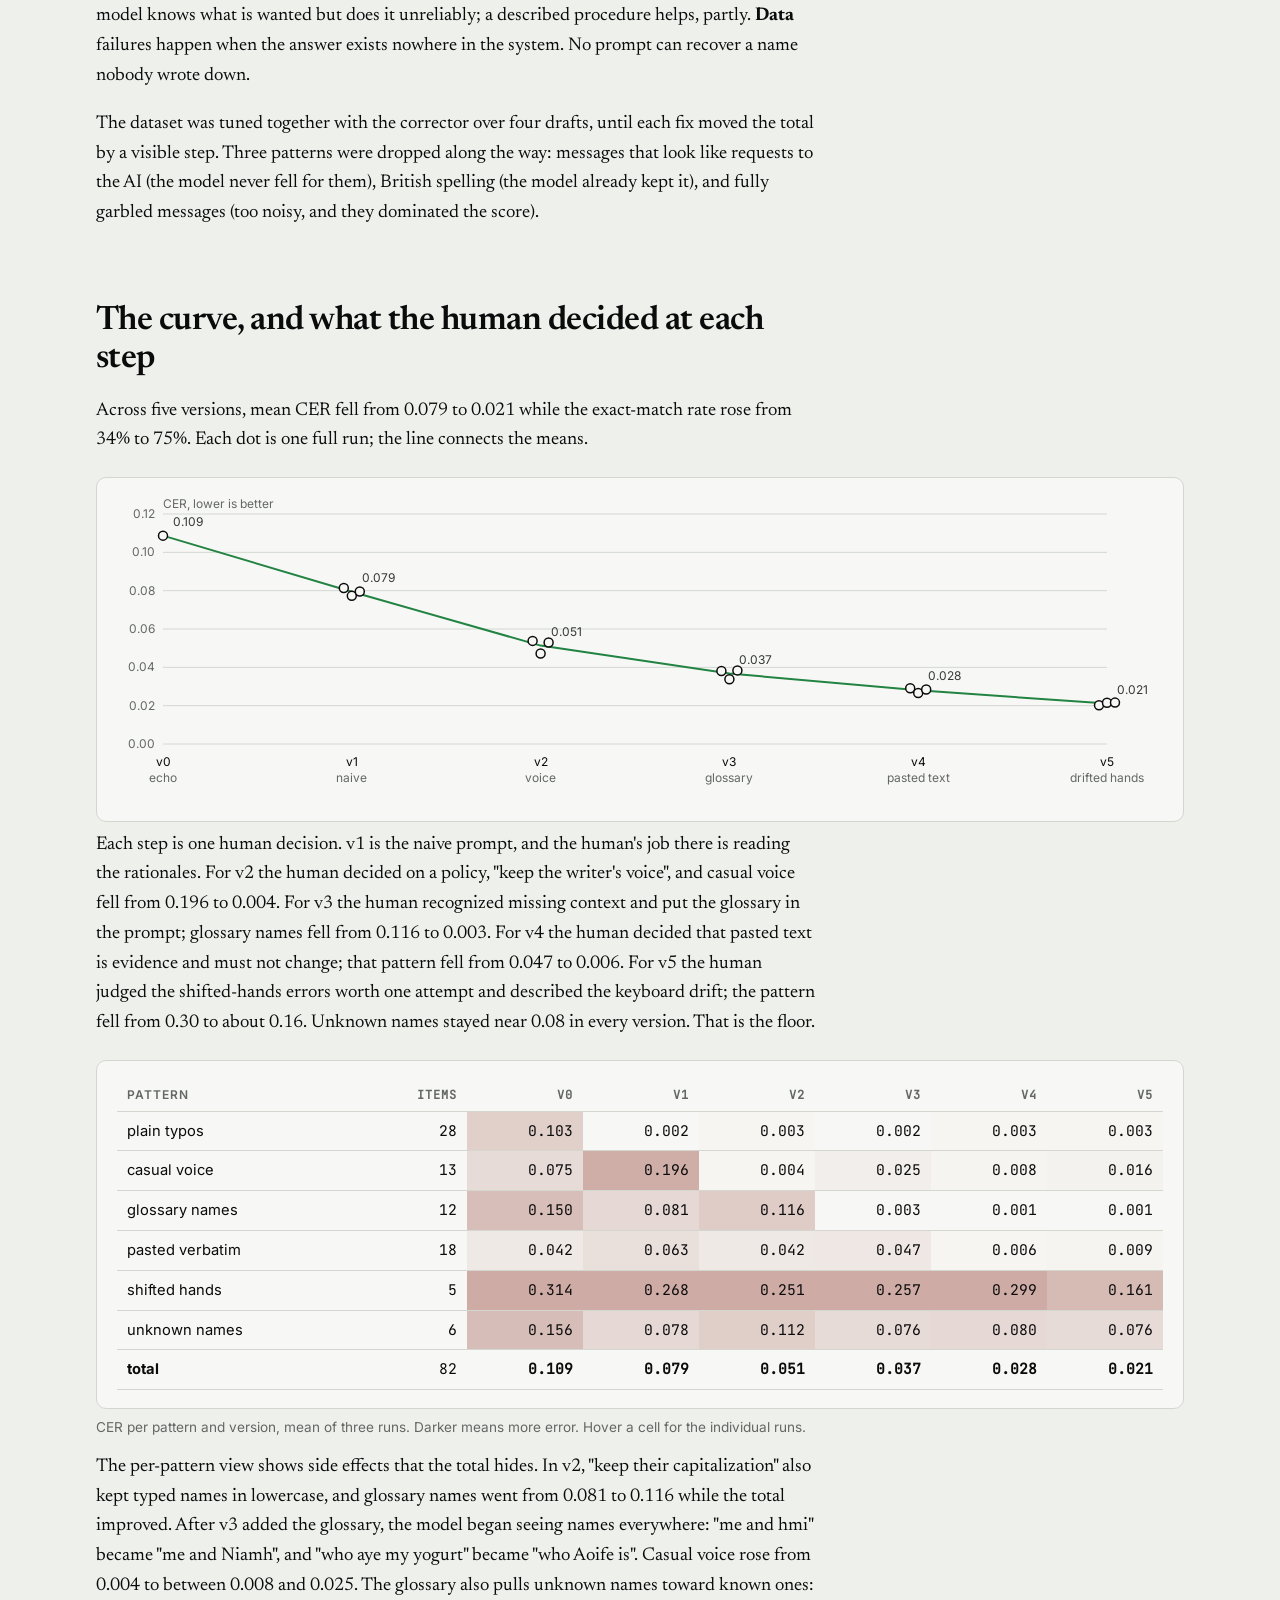
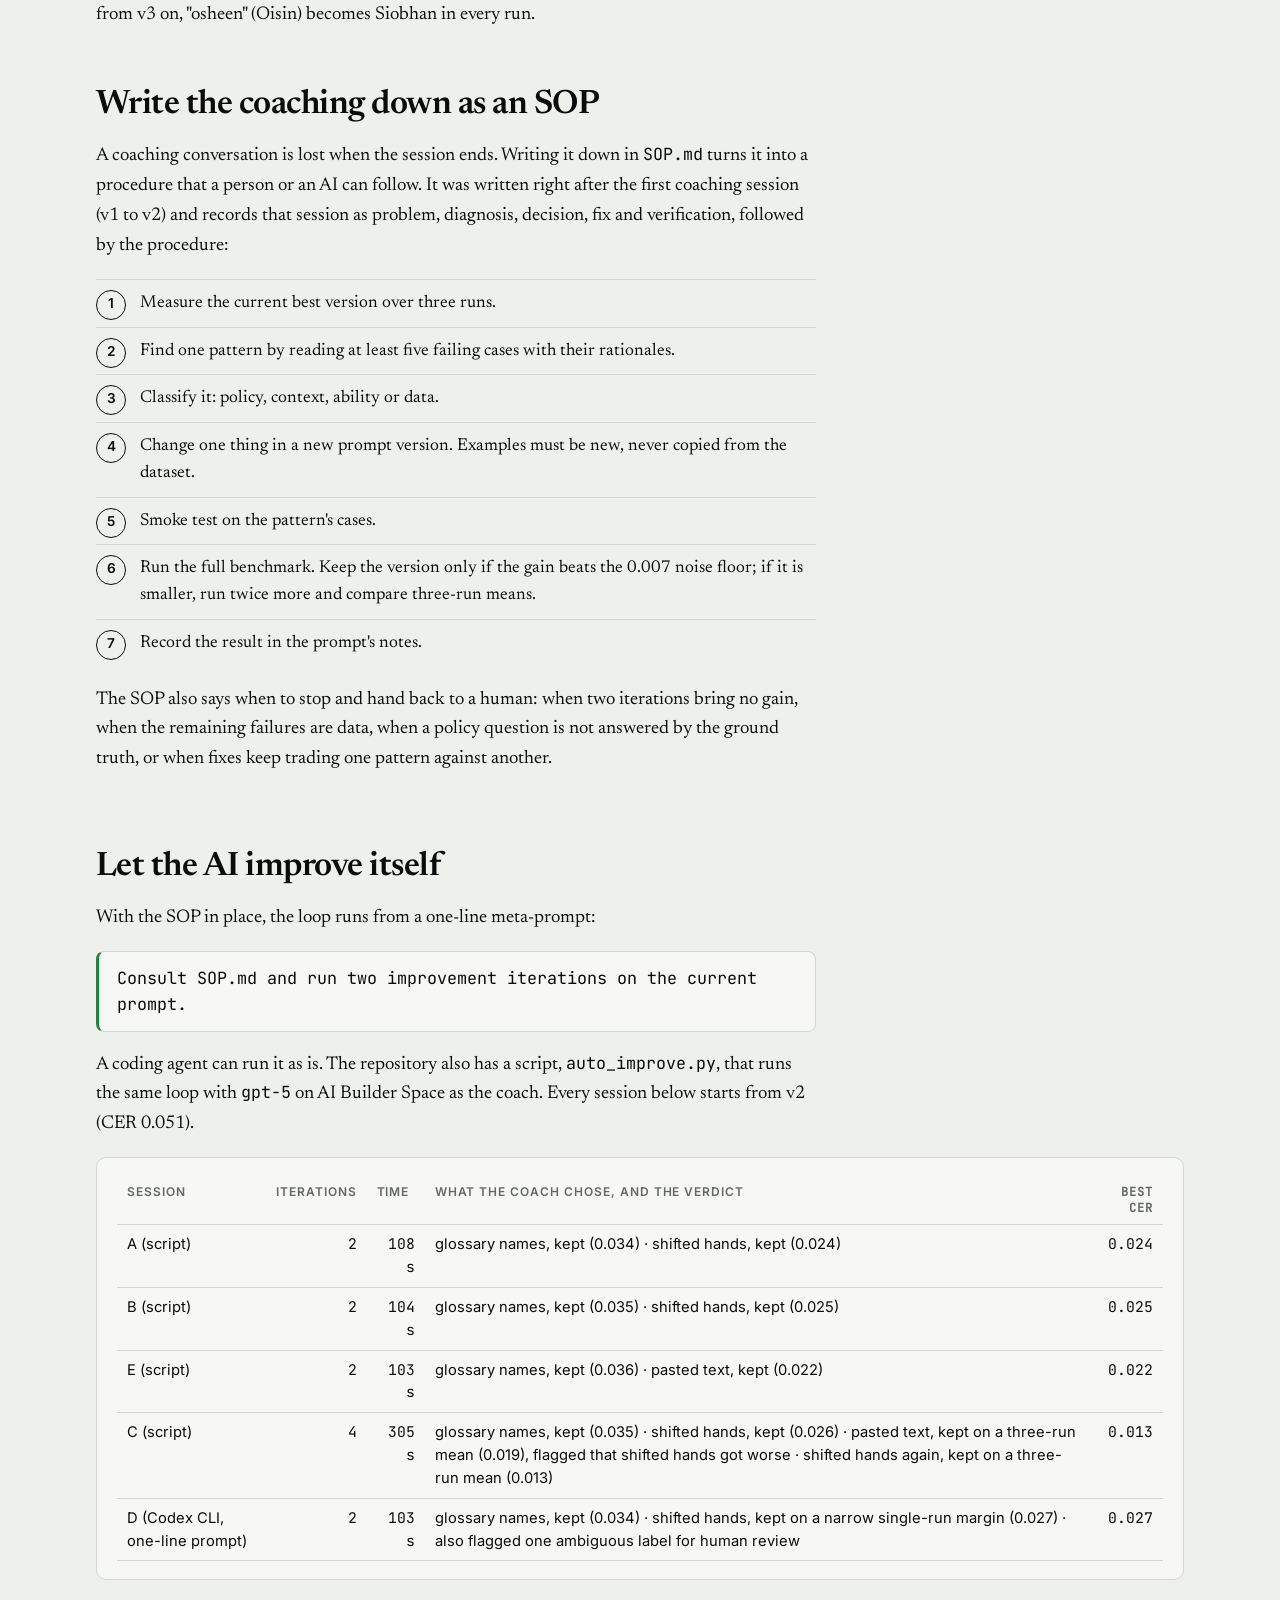
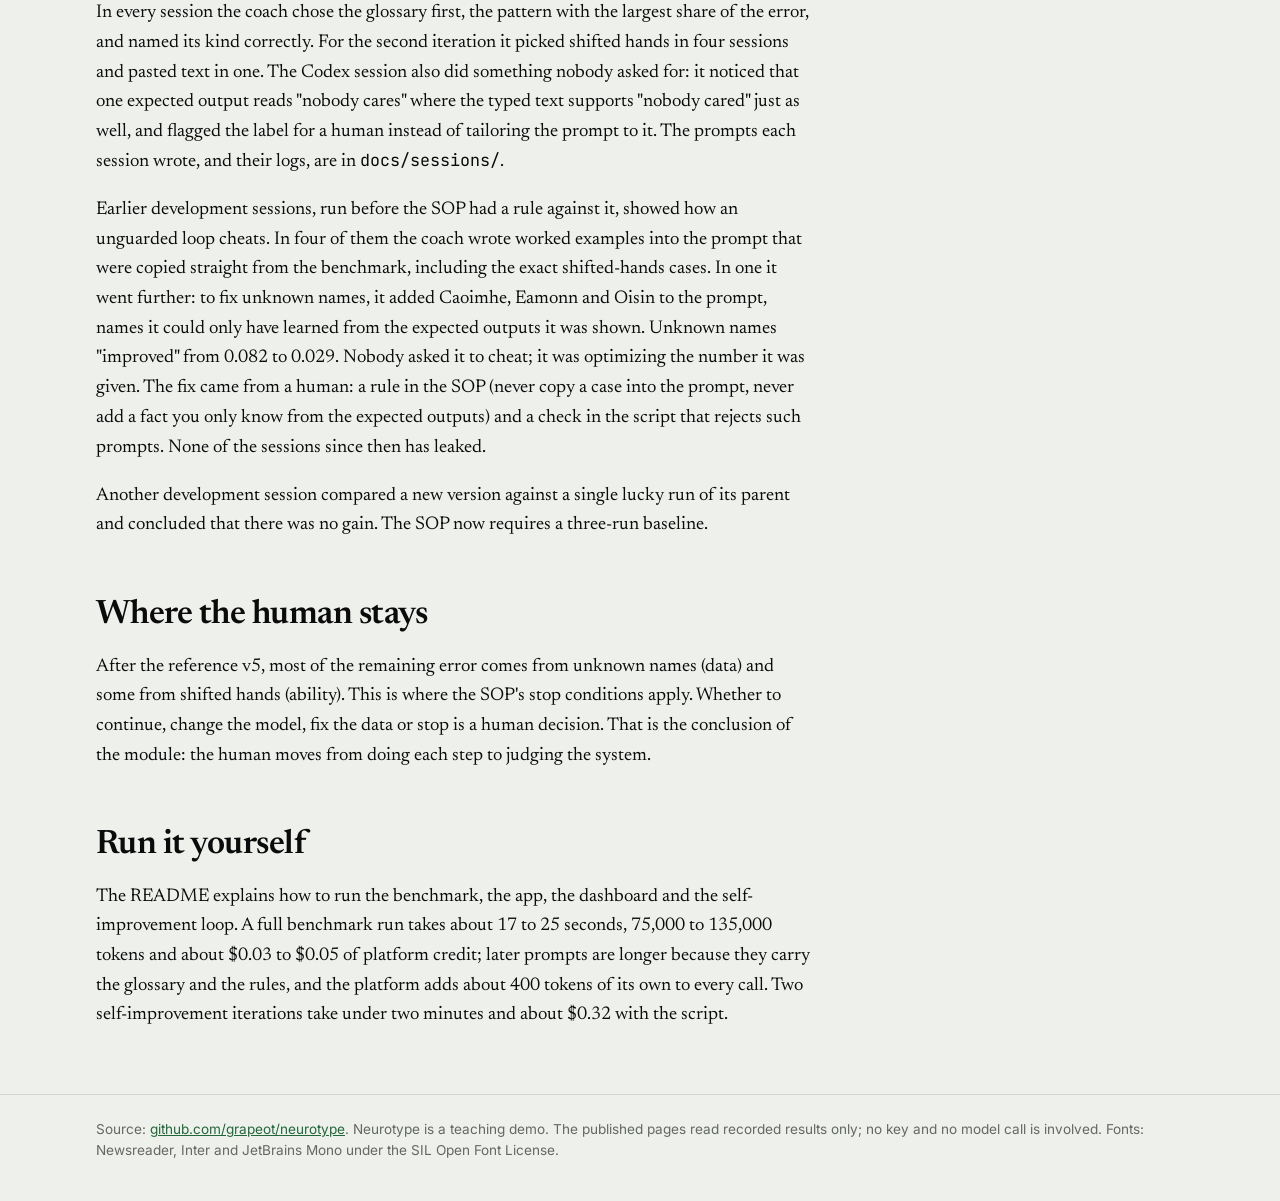
==== commit 06ce6287: "README Codex notes and Pages link; site numbers computed from results - README: link to the Pages si" ====
--- a/docs/index.html
+++ b/docs/index.html
@@ -5,6 +5,7 @@
 <meta name="viewport" content="width=device-width, initial-scale=1">
 <title>Neurotype</title>
 <meta name="description" content="Managing an AI like a person: define done, measure, observe, coach, write the SOP, and let it improve itself while a human decides when to stop.">
+<link rel="icon" href="data:,">
 <link rel="stylesheet" href="assets/neurotype.css">
 <style>
   main.wrap { padding-top: 48px; }
@@ -87,17 +88,17 @@
       <table>
         <thead><tr><th>Pattern</th><th>Kind</th><th>What it looks like</th><th class="num">Items</th><th>Fix</th><th>Pattern CER before → after</th></tr></thead>
         <tbody>
-          <tr><td>casual voice</td><td><span class="kind policy">Policy</span></td><td>Slang, chat abbreviations, informal grammar, all lowercase.<br><span class="ex">tbh i dunno</span></td><td class="num">13</td><td>v2: keep the writer's voice</td><td class="num">0.196 → 0.004</td></tr>
-          <tr><td>glossary names</td><td><span class="kind">Context</span></td><td>Names typed by sound.<br><span class="ex">shivon → Siobhan</span></td><td class="num">12</td><td>v3: put the glossary in the prompt</td><td class="num">0.116 → 0.003</td></tr>
-          <tr><td>pasted verbatim</td><td><span class="kind policy">Policy</span></td><td>Quoted UI strings, code, URLs, emails, hashtags that must not change.<br><span class="ex">"Paymnet faild"</span></td><td class="num">18</td><td>v4: never touch pasted text</td><td class="num">0.047 → 0.006</td></tr>
-          <tr><td>shifted hands</td><td><span class="kind">Ability</span></td><td>Last words typed one key to the right.<br><span class="ex">yrcy ,r ;syrt → text me later</span></td><td class="num">5</td><td>v5: describe the drift and how to decode it</td><td class="num">0.29 → 0.16</td></tr>
+          <tr><td>casual voice</td><td><span class="kind policy">Policy</span></td><td>Slang, chat abbreviations, informal grammar, all lowercase.<br><span class="ex">tbh i dunno</span></td><td class="num">13</td><td>v2: keep the writer's voice</td><td class="num"><span data-pcer="casual_voice:v1">0.196</span> → <span data-pcer="casual_voice:v2">0.004</span></td></tr>
+          <tr><td>glossary names</td><td><span class="kind">Context</span></td><td>Names typed by sound.<br><span class="ex">shivon → Siobhan</span></td><td class="num">12</td><td>v3: put the glossary in the prompt</td><td class="num"><span data-pcer="glossary_names:v2">0.116</span> → <span data-pcer="glossary_names:v3">0.003</span></td></tr>
+          <tr><td>pasted verbatim</td><td><span class="kind policy">Policy</span></td><td>Quoted UI strings, code, URLs, emails, hashtags that must not change.<br><span class="ex">"Paymnet faild"</span></td><td class="num">18</td><td>v4: never touch pasted text</td><td class="num"><span data-pcer="pasted_verbatim:v3">0.047</span> → <span data-pcer="pasted_verbatim:v4">0.006</span></td></tr>
+          <tr><td>shifted hands</td><td><span class="kind">Ability</span></td><td>Last words typed one key to the right.<br><span class="ex">yrcy ,r ;syrt → text me later</span></td><td class="num">5</td><td>v5: describe the drift and how to decode it</td><td class="num"><span data-pcer="shifted_hands:v4" data-digits="2">0.30</span> → <span data-pcer="shifted_hands:v5" data-digits="2">0.16</span></td></tr>
           <tr><td>unknown names</td><td><span class="kind data">Data</span></td><td>New people and projects missing from the glossary.<br><span class="ex">keeva → Caoimhe</span></td><td class="num">6</td><td>None in the prompt. A human updates the glossary.</td><td class="num">stays near 0.08</td></tr>
-          <tr><td>plain typos</td><td>none</td><td>Ordinary slips.<br><span class="ex">Teh quarterly repport</span></td><td class="num">28</td><td>Any prompt (v1)</td><td class="num">0.103 → 0.002</td></tr>
+          <tr><td>plain typos</td><td>none</td><td>Ordinary slips.<br><span class="ex">Teh quarterly repport</span></td><td class="num">28</td><td>Any prompt (v1)</td><td class="num"><span data-pcer="plain_typos:v0">0.103</span> → <span data-pcer="plain_typos:v1">0.002</span></td></tr>
         </tbody>
       </table>
     </div>
     <div class="prose" style="margin-top:18px">
-      <p><b>Policy</b> failures happen when the model applies a defensible rule that is not ours. A human decides which rule is correct, and the prompt then states it. On both policy patterns, v1 was worse than doing nothing: casual voice went from 0.075 under the echo baseline to 0.196, pasted text from 0.042 to 0.062. <b>Context</b> failures happen when the answer depends on facts the input does not contain; the fix is to give the model those facts. <b>Ability</b> failures happen when the model knows what is wanted but does it unreliably; a described procedure helps, partly. <b>Data</b> failures happen when the answer exists nowhere in the system. No prompt can recover a name nobody wrote down.</p>
+      <p><b>Policy</b> failures happen when the model applies a defensible rule that is not ours. A human decides which rule is correct, and the prompt then states it. On both policy patterns, v1 was worse than doing nothing: casual voice went from <span data-pcer="casual_voice:v0">0.075</span> under the echo baseline to <span data-pcer="casual_voice:v1">0.196</span>, pasted text from <span data-pcer="pasted_verbatim:v0">0.042</span> to <span data-pcer="pasted_verbatim:v1">0.063</span>. <b>Context</b> failures happen when the answer depends on facts the input does not contain; the fix is to give the model those facts. <b>Ability</b> failures happen when the model knows what is wanted but does it unreliably; a described procedure helps, partly. <b>Data</b> failures happen when the answer exists nowhere in the system. No prompt can recover a name nobody wrote down.</p>
       <p>The dataset was tuned together with the corrector over four drafts, until each fix moved the total by a visible step. Three patterns were dropped along the way: messages that look like requests to the AI (the model never fell for them), British spelling (the model already kept it), and fully garbled messages (too noisy, and they dominated the score).</p>
     </div>
   </section>
@@ -109,12 +110,12 @@
     </div>
     <div class="fig card needs-data" id="curve"></div>
     <div class="prose">
-      <p>Each step is one human decision. v1 is the naive prompt, and the human's job there is reading the rationales. For v2 the human decided on a policy, "keep the writer's voice", and casual voice fell from 0.196 to 0.004. For v3 the human recognized missing context and put the glossary in the prompt; glossary names fell from 0.116 to 0.003. For v4 the human decided that pasted text is evidence and must not change; that pattern fell from 0.047 to 0.006. For v5 the human judged the shifted-hands errors worth one attempt and described the keyboard drift; the pattern fell from 0.29 to about 0.16. Unknown names stayed near 0.08 in every version. That is the floor.</p>
+      <p>Each step is one human decision. v1 is the naive prompt, and the human's job there is reading the rationales. For v2 the human decided on a policy, "keep the writer's voice", and casual voice fell from <span data-pcer="casual_voice:v1">0.196</span> to <span data-pcer="casual_voice:v2">0.004</span>. For v3 the human recognized missing context and put the glossary in the prompt; glossary names fell from <span data-pcer="glossary_names:v2">0.116</span> to <span data-pcer="glossary_names:v3">0.003</span>. For v4 the human decided that pasted text is evidence and must not change; that pattern fell from <span data-pcer="pasted_verbatim:v3">0.047</span> to <span data-pcer="pasted_verbatim:v4">0.006</span>. For v5 the human judged the shifted-hands errors worth one attempt and described the keyboard drift; the pattern fell from <span data-pcer="shifted_hands:v4" data-digits="2">0.30</span> to about <span data-pcer="shifted_hands:v5" data-digits="2">0.16</span>. Unknown names stayed near 0.08 in every version. That is the floor.</p>
     </div>
     <div class="fig card scroll-x needs-data" id="heat"></div>
     <p class="caption">CER per pattern and version, mean of three runs. Darker means more error. Hover a cell for the individual runs.</p>
     <div class="prose">
-      <p>The per-pattern view shows side effects that the total hides. In v2, "keep their capitalization" also kept typed names in lowercase, and glossary names went from 0.081 to 0.116 while the total improved. After v3 added the glossary, the model began seeing names everywhere: "me and hmi" became "me and Niamh", and "who aye my yogurt" became "who Aoife is". Casual voice rose from 0.004 to between 0.008 and 0.025. The glossary also pulls unknown names toward known ones: from v3 on, "osheen" (Oisin) becomes Siobhan in every run.</p>
+      <p>The per-pattern view shows side effects that the total hides. In v2, "keep their capitalization" also kept typed names in lowercase, and glossary names went from <span data-pcer="glossary_names:v1">0.081</span> to <span data-pcer="glossary_names:v2">0.116</span> while the total improved. After v3 added the glossary, the model began seeing names everywhere: "me and hmi" became "me and Niamh", and "who aye my yogurt" became "who Aoife is". Casual voice rose from <span data-pcer="casual_voice:v2">0.004</span> to between <span data-pcer="casual_voice:v4">0.008</span> and <span data-pcer="casual_voice:v3">0.025</span>. The glossary also pulls unknown names toward known ones: from v3 on, "osheen" (Oisin) becomes Siobhan in every run.</p>
     </div>
   </section>
 
@@ -169,7 +170,7 @@
     <p>The README explains how to run the benchmark, the app, the dashboard and the self-improvement loop. A full benchmark run takes about 17 to 25 seconds, 75,000 to 135,000 tokens and about $0.03 to $0.05 of platform credit; later prompts are longer because they carry the glossary and the rules, and the platform adds about 400 tokens of its own to every call. Two self-improvement iterations take under two minutes and about $0.32 with the script.</p>
   </section>
 </main>
-<footer class="foot"><div class="wrap">Neurotype is a teaching demo. The published pages read recorded results only; no key and no model call is involved. Fonts: Newsreader, Inter and JetBrains Mono under the SIL Open Font License.</div></footer>
+<footer class="foot"><div class="wrap">Source: <a href="https://github.com/grapeot/neurotype">github.com/grapeot/neurotype</a>. Neurotype is a teaching demo. The published pages read recorded results only; no key and no model call is involved. Fonts: Newsreader, Inter and JetBrains Mono under the SIL Open Font License.</div></footer>
 <script src="story.js"></script>
 </body>
 </html>
